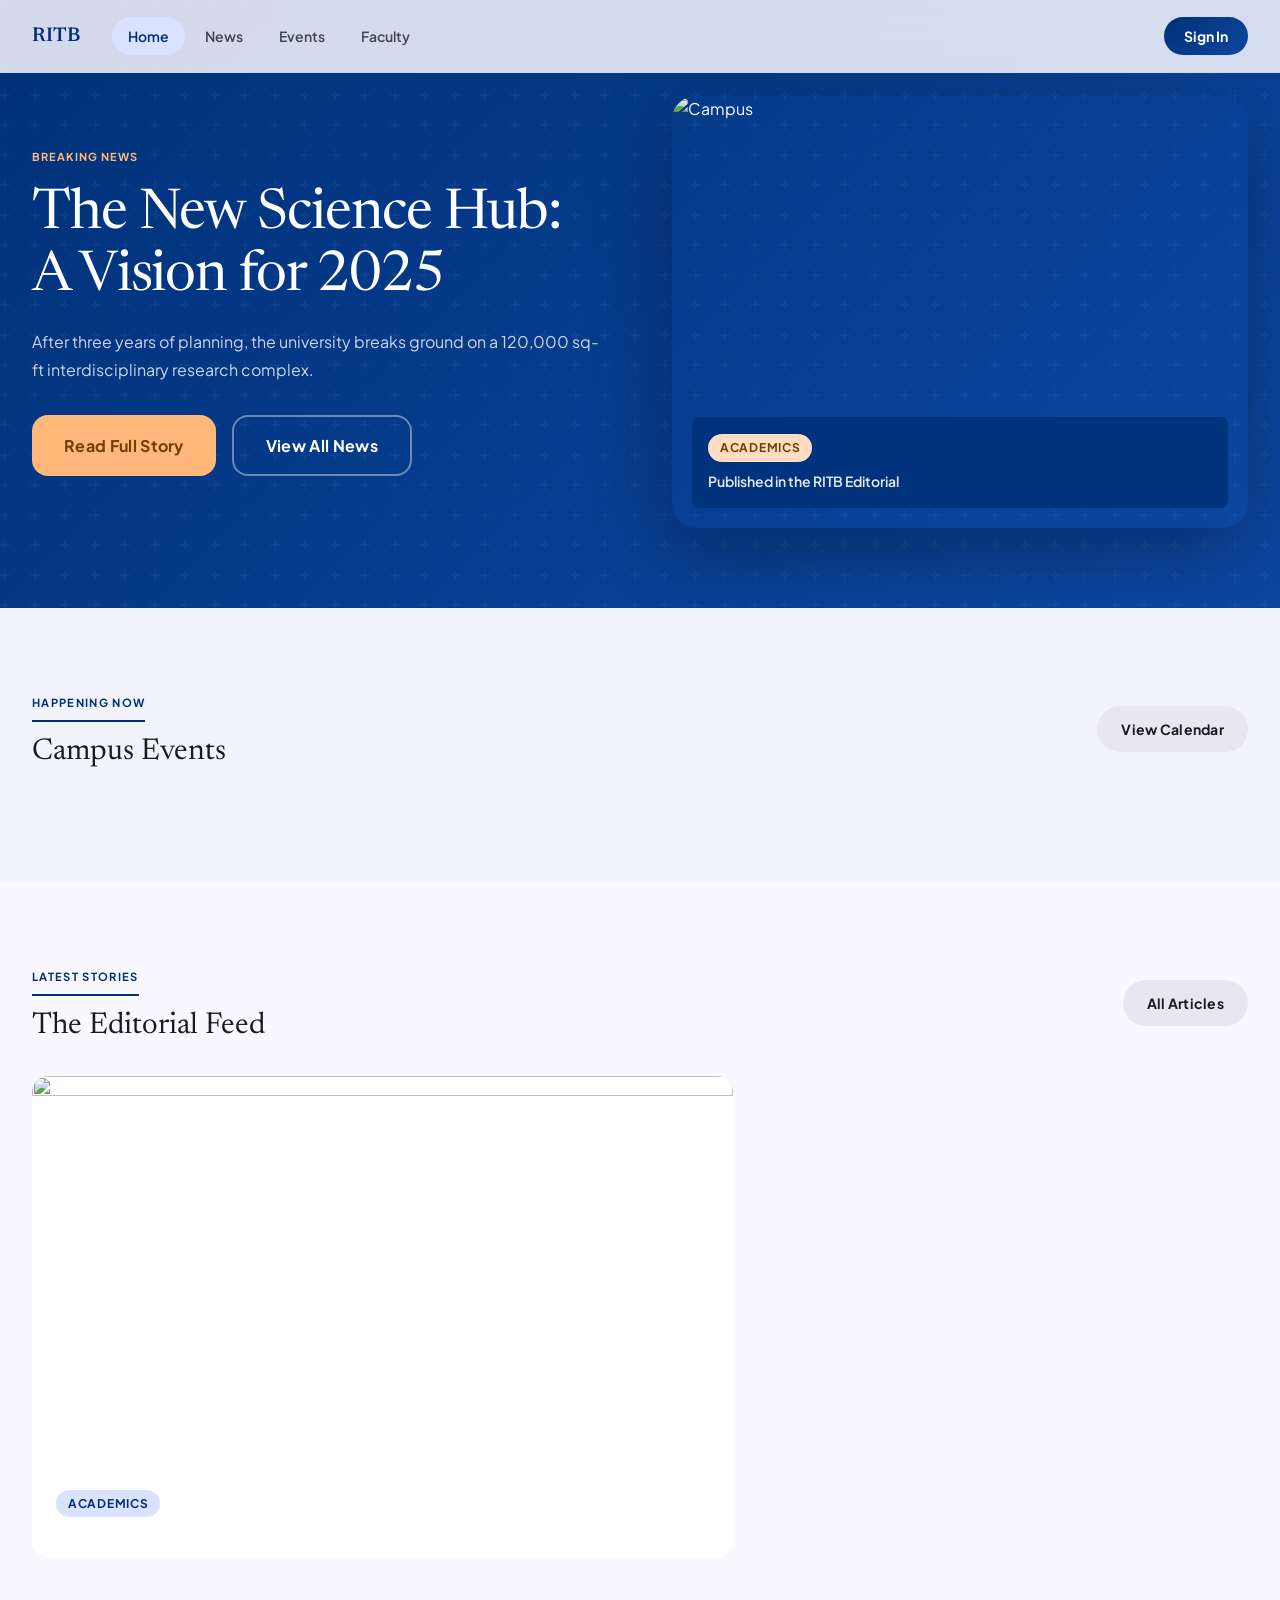
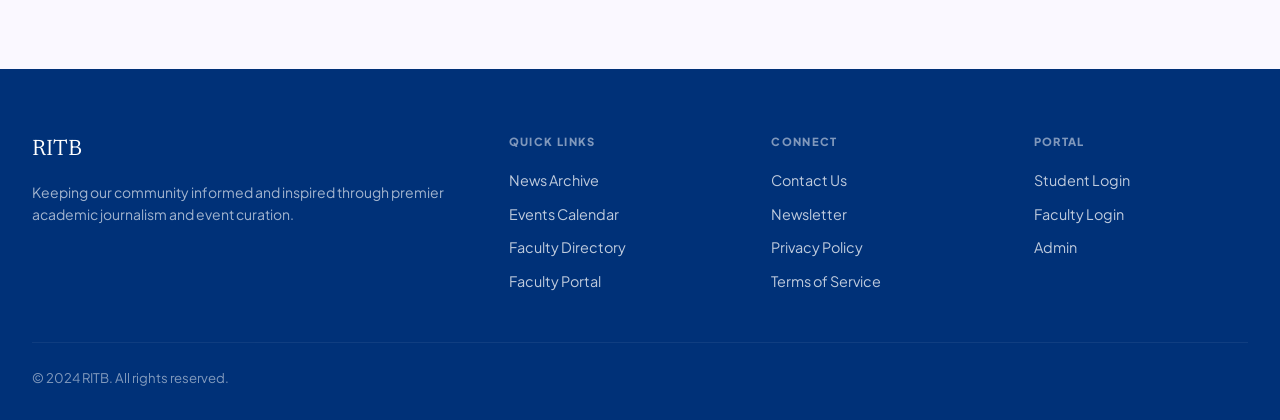
==== add-event.html @ b97b825c "Fix: Remove all duplicate route definitions that crashed Flask server" ====
<!DOCTYPE html>
<html lang="en">

<head>
  <meta charset="UTF-8">
  <meta name="viewport" content="width=device-width, initial-scale=1.0">
  <title>Add Event | RITB</title>
  <link rel="stylesheet" href="styles.css">
  <link rel="stylesheet"
    href="https://fonts.googleapis.com/css2?family=Material+Symbols+Rounded:opsz,wght,FILL,GRAD@20..48,100..700,0..1,-50..200">
</head>

<body>
  <div class="dashboard-layout">
    <aside class="sidebar">
      <div class="sidebar-logo"><a href="index.html">RITB</a></div>
      <div class="sidebar-label">Portal</div>
      <div style="display:flex;flex-direction:column;gap:0.25rem">
        <a href="teacher-dashboard.html" class="sidebar-link">
          <span class="material-symbols-rounded">dashboard</span> Dashboard
        </a>
        <a href="add-event.html" class="sidebar-link active">
          <span class="material-symbols-rounded">add_circle</span> New Event
        </a>
        <a href="events-calendar.html" class="sidebar-link">
          <span class="material-symbols-rounded">calendar_today</span> Calendar
        </a>
      </div>
    </aside>

    <main class="dashboard-main">
      <div class="container-narrow" style="margin:0;max-width:800px">
        <h1 class="display-sm font-display mb-2">Curate a New Campus Experience.</h1>
        <p class="text-muted mb-8">Fill in the details below to broadcast your upcoming event to the RITB community.</p>

        <form id="event-form" class="card" style="padding:2.5rem" onsubmit="submitEvent(event)">

          <h3 class="title-lg mb-4 text-primary">Event Identity</h3>
          <p class="text-sm text-muted mb-4">The headline and category define how students will discover your
            initiative.</p>

          <div class="form-group">
            <label class="form-label">Event Title *</label>
            <input type="text" id="title" class="form-input" placeholder="e.g. Annual Dean's Lecture: Future of AI"
              required>
          </div>
          <div class="form-group mb-8">
            <label class="form-label">Category *</label>
            <select id="category" class="form-select" required>
              <option value="Academic">Academic</option>
              <option value="Athletics">Athletics</option>
              <option value="Social">Social</option>
              <option value="Career">Career & Professional</option>
              <option value="Research">Research & Innovation</option>
              <option value="Arts">Arts & Culture</option>
              <option value="General">General Campus</option>
            </select>
          </div>

          <div class="divider mb-8"></div>

          <h3 class="title-lg mb-4 text-primary">Logistics</h3>
          <div class="grid-2 gap-4 mb-4">
            <div class="form-group">
              <label class="form-label">Date *</label>
              <input type="date" id="date" class="form-input" required>
            </div>
            <div class="form-group">
              <label class="form-label">Location *</label>
              <input type="text" id="location" class="form-input" placeholder="Forbes Auditorium" required>
            </div>
          </div>
          <div class="grid-2 gap-4 mb-8">
            <div class="form-group">
              <label class="form-label">Start Time *</label>
              <input type="time" id="time_start" class="form-input" required>
            </div>
            <div class="form-group">
              <label class="form-label">End Time</label>
              <input type="time" id="time_end" class="form-input">
            </div>
          </div>

          <div class="divider mb-8"></div>

          <h3 class="title-lg mb-4 text-primary">Narrative & Visual</h3>
          <div class="form-group mb-6">
            <label class="form-label">Description *</label>
            <textarea id="description" class="form-input"
              placeholder="Captivate your audience with a compelling description..." required></textarea>
          </div>

          <div class="form-group mb-8">
            <label class="form-label">Banner Image URL</label>
            <input type="url" id="image_url" class="form-input" placeholder="https://images.unsplash.com/...">
            <p class="form-hint">Provide an immersive, high-quality cover photo url. Recommended: 1600 x 900px</p>
          </div>

          <div class="flex items-center gap-4">
            <button type="submit" id="submit-btn" class="btn btn-primary btn-lg">Publish Event</button>
            <a href="teacher-dashboard.html" class="btn btn-secondary btn-lg">Cancel</a>
          </div>
          <div class="form-error hidden mt-3" id="form-error"></div>
        </form>

      </div>
    </main>
  </div>

  <script src="app.js"></script>
  <script>
    async function initForm() {
      await loadAuthState();
      if (!currentUser || currentUser.role !== 'teacher') {
        window.location.href = 'index.html';
      }
    }

    async function submitEvent(e) {
      e.preventDefault();
      const btn = document.getElementById('submit-btn');
      btn.textContent = 'Publishing...'; btn.disabled = true;

      const body = {
        title: document.getElementById('title').value,
        category: document.getElementById('category').value,
        event_date: document.getElementById('date').value,
        time_start: document.getElementById('time_start').value,
        time_end: document.getElementById('time_end').value,
        location: document.getElementById('location').value,
        description: document.getElementById('description').value,
        image_url: document.getElementById('image_url').value,
      };

      try {
        await apiFetch('/api/events', { method: 'POST', body: JSON.stringify(body) });
        showToast('Event published successfully!', 'success');
        document.getElementById('event-form').reset();
        setTimeout(() => window.location.href = 'teacher-dashboard.html', 1500);
      } catch (err) {
        document.getElementById('form-error').textContent = err.message;
        document.getElementById('form-error').classList.remove('hidden');
        btn.textContent = 'Publish Event'; btn.disabled = false;
      }
    }

    initForm();
  </script>
</body>

</html>
---- styles.css ----
/* ═══════════════════════════════════════════════════════
   RITB — Global Design System
   Academic Editorial Aesthetic
═══════════════════════════════════════════════════════ */

@import url('https://fonts.googleapis.com/css2?family=Newsreader:ital,wght@0,300;0,400;0,500;0,600;0,700;1,300;1,400;1,600&family=Plus+Jakarta+Sans:wght@300;400;500;600;700;800&display=swap');

/* ─── CSS Custom Properties ─── */
:root {
  --primary: #003178;
  --primary-container: #0d47a1;
  --primary-fixed: #d9e2ff;
  --on-primary: #ffffff;
  --secondary: #005faf;
  --secondary-container: #54a0fe;
  --tertiary: #532b00;
  --tertiary-container: #743e00;
  --tertiary-fixed: #ffdcc2;
  --tertiary-fixed-dim: #ffb77a;
  --on-tertiary: #ffffff;
  --surface: #faf8ff;
  --surface-bright: #faf8ff;
  --surface-container: #ededf5;
  --surface-container-high: #e8e7f0;
  --surface-container-highest: #e2e2ea;
  --surface-container-low: #f3f3fb;
  --surface-container-lowest: #ffffff;
  --surface-dim: #d9d9e1;
  --on-surface: #1a1b21;
  --on-surface-variant: #434652;
  --outline: #737783;
  --outline-variant: #c3c6d4;
  --error: #ba1a1a;
  --error-container: #ffdad6;

  --font-display: 'Newsreader', Georgia, serif;
  --font-body: 'Plus Jakarta Sans', system-ui, sans-serif;

  --radius-sm: 4px;
  --radius-md: 8px;
  --radius-lg: 16px;
  --radius-xl: 24px;
  --radius-full: 9999px;

  --shadow-soft: 0 8px 32px rgba(26, 27, 33, 0.06);
  --shadow-card: 0 4px 24px rgba(26, 27, 33, 0.08);
  --transition: 0.25s cubic-bezier(0.4, 0, 0.2, 1);
}

/* ─── Reset ─── */
*,
*::before,
*::after {
  box-sizing: border-box;
  margin: 0;
  padding: 0;
}

html {
  scroll-behavior: smooth;
  -webkit-text-size-adjust: 100%;
}

body {
  font-family: var(--font-body);
  background: var(--surface);
  color: var(--on-surface);
  line-height: 1.6;
  font-size: 16px;
}

img {
  display: block;
  max-width: 100%;
  height: auto;
}

a {
  color: inherit;
  text-decoration: none;
}

button {
  cursor: pointer;
  border: none;
  background: none;
  font-family: inherit;
}

input,
textarea,
select {
  font-family: inherit;
}

/* ─── Typography Scale ─── */
.display-lg {
  font-family: var(--font-display);
  font-size: clamp(2.5rem, 5vw, 3.5rem);
  line-height: 1.1;
  font-weight: 400;
  letter-spacing: -0.02em;
}

.display-md {
  font-family: var(--font-display);
  font-size: clamp(1.8rem, 3.5vw, 2.5rem);
  line-height: 1.15;
  font-weight: 400;
  letter-spacing: -0.015em;
}

.display-sm {
  font-family: var(--font-display);
  font-size: clamp(1.4rem, 2.5vw, 1.875rem);
  line-height: 1.2;
  font-weight: 400;
}

.headline-lg {
  font-family: var(--font-display);
  font-size: 1.5rem;
  line-height: 1.3;
  font-weight: 500;
}

.headline-md {
  font-family: var(--font-display);
  font-size: 1.25rem;
  line-height: 1.35;
  font-weight: 500;
}

.title-lg {
  font-family: var(--font-body);
  font-size: 1.125rem;
  line-height: 1.4;
  font-weight: 700;
}

.title-md {
  font-family: var(--font-body);
  font-size: 1rem;
  font-weight: 700;
}

.body-lg {
  font-size: 1rem;
  line-height: 1.7;
}

.body-md {
  font-size: 0.9375rem;
  line-height: 1.6;
}

.label-lg {
  font-size: 0.875rem;
  font-weight: 600;
  letter-spacing: 0.05em;
}

.label-md {
  font-size: 0.75rem;
  font-weight: 700;
  letter-spacing: 0.08em;
  text-transform: uppercase;
}

.label-sm {
  font-size: 0.6875rem;
  font-weight: 700;
  letter-spacing: 0.1em;
  text-transform: uppercase;
}

/* ─── Navigation ─── */
.nav {
  position: fixed;
  top: 0;
  left: 0;
  right: 0;
  z-index: 100;
  background: rgba(250, 248, 255, 0.85);
  backdrop-filter: blur(12px);
  -webkit-backdrop-filter: blur(12px);
  border-bottom: 1px solid rgba(195, 198, 212, 0.2);
}

.nav-inner {
  max-width: 1280px;
  margin: 0 auto;
  padding: 0 2rem;
  display: flex;
  align-items: center;
  gap: 2rem;
  height: 72px;
}

.nav-logo {
  font-family: var(--font-display);
  font-size: 1.25rem;
  font-weight: 600;
  color: var(--primary);
  white-space: nowrap;
}

.nav-links {
  display: flex;
  gap: 0.25rem;
  margin-right: auto;
}

.nav-menu-btn {
  display: none;
  background: transparent;
  border: none;
  color: var(--primary);
  font-size: 1.5rem;
  cursor: pointer;
  padding: 0.5rem;
}

.nav-links a {
  font-size: 0.875rem;
  font-weight: 600;
  color: var(--on-surface-variant);
  padding: 0.5rem 1rem;
  border-radius: var(--radius-full);
  transition: all var(--transition);
}

.nav-links a:hover,
.nav-links a.active {
  color: var(--primary);
  background: var(--primary-fixed);
}

.nav-actions {
  display: flex;
  gap: 0.75rem;
  align-items: center;
}

.btn-nav-login {
  font-size: 0.875rem;
  font-weight: 700;
  padding: 0.5rem 1.25rem;
  border-radius: var(--radius-full);
  background: linear-gradient(135deg, var(--primary), var(--primary-container));
  color: var(--on-primary);
  transition: all var(--transition);
  white-space: nowrap;
}

.btn-nav-login:hover {
  opacity: 0.9;
  transform: translateY(-1px);
  box-shadow: 0 4px 16px rgba(0, 49, 120, 0.3);
}

.user-chip {
  display: flex;
  align-items: center;
  gap: 0.5rem;
  font-size: 0.875rem;
  font-weight: 600;
  color: var(--primary);
  padding: 0.4rem 1rem;
  border-radius: var(--radius-full);
  background: var(--primary-fixed);
  cursor: pointer;
}

/* ─── Buttons ─── */
.btn {
  display: inline-flex;
  align-items: center;
  justify-content: center;
  gap: 0.5rem;
  font-family: var(--font-body);
  font-size: 0.875rem;
  font-weight: 700;
  padding: 0.75rem 1.5rem;
  border-radius: var(--radius-md);
  transition: all var(--transition);
  cursor: pointer;
  border: none;
  letter-spacing: 0.02em;
}

.btn-primary {
  background: linear-gradient(135deg, var(--primary), var(--primary-container));
  color: var(--on-primary);
}

.btn-primary:hover {
  opacity: 0.92;
  transform: translateY(-1px);
  box-shadow: 0 6px 20px rgba(0, 49, 120, 0.35);
}

.btn-secondary {
  background: var(--surface-container-high);
  color: var(--on-surface);
}

.btn-secondary:hover {
  background: var(--surface-dim);
}

.btn-outline {
  background: transparent;
  border: 2px solid var(--primary);
  color: var(--primary);
}

.btn-outline:hover {
  background: var(--primary-fixed);
}

.btn-danger {
  background: var(--error);
  color: #fff;
}

.btn-danger:hover {
  opacity: 0.9;
}

.btn-sm {
  padding: 0.4rem 0.875rem;
  font-size: 0.8125rem;
}

.btn-lg {
  padding: 1rem 2rem;
  font-size: 1rem;
  border-radius: var(--radius-lg);
}

.btn-full {
  width: 100%;
}

.btn-pill {
  border-radius: var(--radius-full);
}

/* ─── Cards ─── */
.card {
  background: var(--surface-container-lowest);
  border-radius: var(--radius-lg);
  overflow: hidden;
  transition: all var(--transition);
}

.card:hover {
  transform: translateY(-3px);
  box-shadow: var(--shadow-card);
}

.card-img {
  width: 100%;
  aspect-ratio: 16/9;
  object-fit: cover;
}

.card-body {
  padding: 1.25rem 1.5rem 1.5rem;
}

.card-meta {
  display: flex;
  align-items: center;
  gap: 0.75rem;
  margin-bottom: 0.75rem;
}

/* ─── Chips / Tags ─── */
.chip {
  display: inline-flex;
  align-items: center;
  padding: 0.25rem 0.75rem;
  border-radius: var(--radius-full);
  font-size: 0.75rem;
  font-weight: 700;
  letter-spacing: 0.06em;
  text-transform: uppercase;
}

.chip-primary {
  background: var(--primary-fixed);
  color: var(--primary);
}

.chip-tertiary {
  background: var(--tertiary-fixed);
  color: var(--tertiary-container);
}

.chip-secondary {
  background: rgba(84, 160, 254, 0.15);
  color: var(--secondary);
}

.chip-success {
  background: #e8f5e9;
  color: #2e7d32;
}

.chip-warning {
  background: #fff8e1;
  color: #e65100;
}

.chip-danger {
  background: var(--error-container);
  color: #93000a;
}

.chip-filter {
  background: var(--surface-container-high);
  color: var(--on-surface-variant);
  border: 1.5px solid transparent;
  cursor: pointer;
  transition: all var(--transition);
  padding: 0.4rem 1rem;
  font-size: 0.8125rem;
}

.chip-filter:hover,
.chip-filter.active {
  background: var(--primary-fixed);
  color: var(--primary);
  border-color: var(--primary);
}

/* ─── Form Elements ─── */
.form-group {
  margin-bottom: 1.25rem;
}

.form-label {
  display: block;
  margin-bottom: 0.4rem;
  font-size: 0.75rem;
  font-weight: 700;
  letter-spacing: 0.08em;
  text-transform: uppercase;
  color: var(--on-surface-variant);
}

.form-input {
  width: 100%;
  padding: 0.75rem 1rem;
  background: var(--surface-container-highest);
  border: none;
  outline: none;
  border-radius: var(--radius-sm);
  color: var(--on-surface);
  font-family: var(--font-body);
  font-size: 0.9375rem;
  transition: all var(--transition);
}

.form-input:focus {
  background: var(--surface-container-high);
  box-shadow: 0 0 0 2px var(--primary);
}

textarea.form-input {
  resize: vertical;
  min-height: 120px;
}

.form-select {
  width: 100%;
  padding: 0.75rem 1rem;
  background: var(--surface-container-highest);
  border: none;
  outline: none;
  border-radius: var(--radius-sm);
  color: var(--on-surface);
  font-family: var(--font-body);
  font-size: 0.9375rem;
  appearance: none;
  cursor: pointer;
  background-image: url("data:image/svg+xml,%3Csvg xmlns='http://www.w3.org/2000/svg' width='12' height='8' viewBox='0 0 12 8'%3E%3Cpath fill='%23434652' d='M1 1l5 5 5-5'/%3E%3C/svg%3E");
  background-repeat: no-repeat;
  background-position: right 1rem center;
  padding-right: 2.5rem;
}

.form-hint {
  font-size: 0.8125rem;
  color: var(--on-surface-variant);
  margin-top: 0.35rem;
}

.form-error {
  font-size: 0.8125rem;
  color: var(--error);
  margin-top: 0.35rem;
}

/* ─── Section Layout ─── */
.page-top {
  padding-top: 72px;
}

.section {
  padding: 5rem 0;
}

.section-sm {
  padding: 2.5rem 0;
}

.container {
  max-width: 1280px;
  margin: 0 auto;
  padding: 0 2rem;
}

.container-narrow {
  max-width: 860px;
  margin: 0 auto;
  padding: 0 2rem;
}

.section-header {
  margin-bottom: 3rem;
}

.section-tag {
  display: inline-block;
  margin-bottom: 0.75rem;
  font-size: 0.7rem;
  font-weight: 700;
  letter-spacing: 0.12em;
  text-transform: uppercase;
  color: var(--primary);
  padding-bottom: 0.5rem;
  border-bottom: 2px solid var(--primary);
}

/* ─── Grid Layouts ─── */
.grid-3 {
  display: grid;
  grid-template-columns: repeat(auto-fill, minmax(300px, 1fr));
  gap: 2rem;
}

.grid-4 {
  display: grid;
  grid-template-columns: repeat(auto-fill, minmax(240px, 1fr));
  gap: 1.5rem;
}

.grid-2 {
  display: grid;
  grid-template-columns: repeat(auto-fill, minmax(400px, 1fr));
  gap: 2rem;
}

/* ─── Hero Sections ─── */
.hero {
  background: linear-gradient(135deg, var(--primary) 0%, var(--primary-container) 100%);
  color: var(--on-primary);
  padding: 6rem 0 5rem;
  position: relative;
  overflow: hidden;
}

.hero::before {
  content: '';
  position: absolute;
  inset: 0;
  background: url("data:image/svg+xml,%3Csvg width='60' height='60' viewBox='0 0 60 60' xmlns='http://www.w3.org/2000/svg'%3E%3Cg fill='none' fill-rule='evenodd'%3E%3Cg fill='%23ffffff' fill-opacity='0.03'%3E%3Cpath d='M36 34v-4h-2v4h-4v2h4v4h2v-4h4v-2h-4zm0-30V0h-2v4h-4v2h4v4h2V6h4V4h-4zM6 34v-4H4v4H0v2h4v4h2v-4h4v-2H6zM6 4V0H4v4H0v2h4v4h2V6h4V4H6z'/%3E%3C/g%3E%3C/g%3E%3C/svg%3E");
}

/* ─── Tables ─── */
.table-wrap {
  overflow-x: auto;
  border-radius: var(--radius-lg);
}

table {
  width: 100%;
  border-collapse: collapse;
}

th {
  background: var(--surface-container);
  text-align: left;
  padding: 0.875rem 1.25rem;
  font-size: 0.75rem;
  font-weight: 700;
  letter-spacing: 0.08em;
  text-transform: uppercase;
  color: var(--on-surface-variant);
}

td {
  padding: 1rem 1.25rem;
  border-bottom: 1px solid var(--surface-container);
}

tr:last-child td {
  border-bottom: none;
}

tr:hover td {
  background: var(--surface-container-low);
}

/* ─── Modals ─── */
.modal-overlay {
  position: fixed;
  inset: 0;
  z-index: 200;
  background: rgba(26, 27, 33, 0.5);
  backdrop-filter: blur(4px);
  display: none;
  align-items: center;
  justify-content: center;
  padding: 1rem;
}

.modal-overlay.open {
  display: flex;
}

.modal {
  background: var(--surface-container-lowest);
  border-radius: var(--radius-xl);
  padding: 2rem;
  max-width: 480px;
  width: 100%;
  box-shadow: 0 24px 80px rgba(26, 27, 33, 0.2);
  animation: slideUp 0.3s ease;
}

@keyframes slideUp {
  from {
    opacity: 0;
    transform: translateY(24px);
  }

  to {
    opacity: 1;
    transform: translateY(0);
  }
}

/* ─── Alerts / Toasts ─── */
.toast {
  position: fixed;
  bottom: 2rem;
  right: 2rem;
  z-index: 300;
  padding: 1rem 1.5rem;
  border-radius: var(--radius-lg);
  background: var(--on-surface);
  color: var(--surface);
  font-weight: 600;
  font-size: 0.9rem;
  box-shadow: var(--shadow-card);
  animation: toastIn 0.3s ease;
  max-width: 360px;
}

.toast.success {
  background: #2e7d32;
}

.toast.error {
  background: var(--error);
}

@keyframes toastIn {
  from {
    opacity: 0;
    transform: translateY(16px);
  }

  to {
    opacity: 1;
    transform: translateY(0);
  }
}

/* ─── Loading Skeleton ─── */
.skeleton {
  background: linear-gradient(90deg, var(--surface-container-high) 25%, var(--surface-container) 50%, var(--surface-container-high) 75%);
  background-size: 200% 100%;
  animation: shimmer 1.5s infinite;
  border-radius: var(--radius-sm);
}

@keyframes shimmer {
  0% {
    background-position: 200% 0;
  }

  100% {
    background-position: -200% 0;
  }
}

/* ─── Sidebar Dashboard Layout ─── */
.dashboard-layout {
  display: flex;
  min-height: 100vh;
}

.sidebar {
  width: 260px;
  flex-shrink: 0;
  background: var(--surface-container-lowest);
  border-right: 1px solid var(--surface-container);
  padding: 1.5rem 1rem;
  position: sticky;
  top: 0;
  height: 100vh;
  overflow-y: auto;
}

.sidebar-logo {
  font-family: var(--font-display);
  font-size: 1.1rem;
  font-weight: 600;
  color: var(--primary);
  margin-bottom: 2rem;
  padding: 0 0.5rem;
}

.sidebar-label {
  font-size: 0.65rem;
  font-weight: 800;
  letter-spacing: 0.12em;
  text-transform: uppercase;
  color: var(--outline);
  padding: 0.5rem;
  margin-top: 1rem;
  margin-bottom: 0.25rem;
}

.sidebar-link {
  display: flex;
  align-items: center;
  gap: 0.75rem;
  padding: 0.75rem 1rem;
  border-radius: var(--radius-md);
  font-size: 0.9rem;
  font-weight: 600;
  color: var(--on-surface-variant);
  transition: all var(--transition);
}

.sidebar-link:hover {
  background: var(--surface-container-low);
  color: var(--on-surface);
}

.sidebar-link.active {
  background: var(--primary-fixed);
  color: var(--primary);
}

.sidebar-link .material-symbols-rounded {
  font-size: 1.25rem;
}

.dashboard-main {
  flex: 1;
  min-width: 0;
  padding: 2.5rem 3rem;
  background: var(--surface);
}

/* ─── Search Bar ─── */
.search-bar {
  display: flex;
  align-items: center;
  gap: 0.75rem;
  background: var(--surface-container-high);
  border-radius: var(--radius-full);
  padding: 0.6rem 1.25rem;
  max-width: 400px;
}

.search-bar input {
  border: none;
  background: transparent;
  outline: none;
  flex: 1;
  font-family: var(--font-body);
  font-size: 0.9375rem;
  color: var(--on-surface);
}

/* ─── Footer ─── */
.footer {
  background: var(--primary);
  color: rgba(255, 255, 255, 0.85);
  padding: 4rem 0 2rem;
}

.footer-grid {
  display: grid;
  grid-template-columns: 2fr 1fr 1fr 1fr;
  gap: 3rem;
  margin-bottom: 3rem;
}

.footer-logo {
  font-family: var(--font-display);
  font-size: 1.4rem;
  color: #fff;
  margin-bottom: 0.75rem;
}

.footer-desc {
  font-size: 0.875rem;
  opacity: 0.75;
  line-height: 1.6;
}

.footer-heading {
  font-size: 0.7rem;
  font-weight: 800;
  letter-spacing: 0.12em;
  text-transform: uppercase;
  color: rgba(255, 255, 255, 0.5);
  margin-bottom: 1rem;
}

.footer ul {
  list-style: none;
  display: flex;
  flex-direction: column;
  gap: 0.5rem;
}

.footer ul li a {
  font-size: 0.9rem;
  color: rgba(255, 255, 255, 0.75);
  transition: color var(--transition);
}

.footer ul li a:hover {
  color: #fff;
}

.footer-bottom {
  border-top: 1px solid rgba(255, 255, 255, 0.1);
  padding-top: 1.5rem;
  font-size: 0.825rem;
  opacity: 0.6;
}

/* ─── Upload Area ─── */
.upload-area {
  border: 2px dashed var(--outline-variant);
  border-radius: var(--radius-lg);
  padding: 2.5rem;
  text-align: center;
  cursor: pointer;
  transition: all var(--transition);
  background: var(--surface-container-low);
}

.upload-area:hover,
.upload-area.drag-over {
  border-color: var(--primary);
  background: var(--primary-fixed);
}

.upload-area .material-symbols-rounded {
  font-size: 2.5rem;
  color: var(--outline);
  margin-bottom: 0.75rem;
}

/* ─── Empty State ─── */
.empty-state {
  text-align: center;
  padding: 5rem 2rem;
  color: var(--on-surface-variant);
}

.empty-state .material-symbols-rounded {
  font-size: 3rem;
  margin-bottom: 1rem;
  opacity: 0.5;
}

/* ─── Divider ─── */
.divider {
  height: 1px;
  background: var(--surface-container);
  margin: 0;
}

/* ─── Utilities ─── */
.text-primary {
  color: var(--primary);
}

.text-secondary {
  color: var(--secondary);
}

.text-muted {
  color: var(--on-surface-variant);
}

.text-sm {
  font-size: 0.875rem;
}

.text-center {
  text-align: center;
}

.font-display {
  font-family: var(--font-display);
}

.mt-1 {
  margin-top: 0.25rem;
}

.mt-2 {
  margin-top: 0.5rem;
}

.mt-3 {
  margin-top: 0.75rem;
}

.mt-4 {
  margin-top: 1rem;
}

.mt-6 {
  margin-top: 1.5rem;
}

.mt-8 {
  margin-top: 2rem;
}

.mb-1 {
  margin-bottom: 0.25rem;
}

.mb-2 {
  margin-bottom: 0.5rem;
}

.mb-3 {
  margin-bottom: 0.75rem;
}

.mb-4 {
  margin-bottom: 1rem;
}

.mb-6 {
  margin-bottom: 1.5rem;
}

.mb-8 {
  margin-bottom: 2rem;
}

.gap-2 {
  gap: 0.5rem;
}

.gap-3 {
  gap: 0.75rem;
}

.gap-4 {
  gap: 1rem;
}

.flex {
  display: flex;
}

.items-center {
  align-items: center;
}

.justify-between {
  justify-content: space-between;
}

.flex-wrap {
  flex-wrap: wrap;
}

.hidden {
  display: none !important;
}

.w-full {
  width: 100%;
}

/* ─── Responsive ─── */
@media (max-width: 768px) {
  .nav-links {
    display: none;
    position: absolute;
    top: 72px;
    left: 0;
    right: 0;
    background: var(--surface-container-lowest);
    flex-direction: column;
    padding: 1rem;
    box-shadow: 0 4px 12px rgba(0,0,0,0.1);
    border-top: 1px solid var(--surface-container);
  }

  .nav-links.active {
    display: flex;
  }

  .nav-menu-btn {
    display: flex !important;
  }

  .footer-grid {
    grid-template-columns: 1fr 1fr;
    gap: 2rem;
  }

  .dashboard-layout {
    flex-direction: column;
  }

  .sidebar {
    width: 100%;
    height: auto;
    position: static;
  }

  .dashboard-main {
    padding: 1.5rem;
  }

  .grid-3,
  .grid-2 {
    grid-template-columns: 1fr;
  }

  .grid-4 {
    grid-template-columns: repeat(2, 1fr);
  }
}
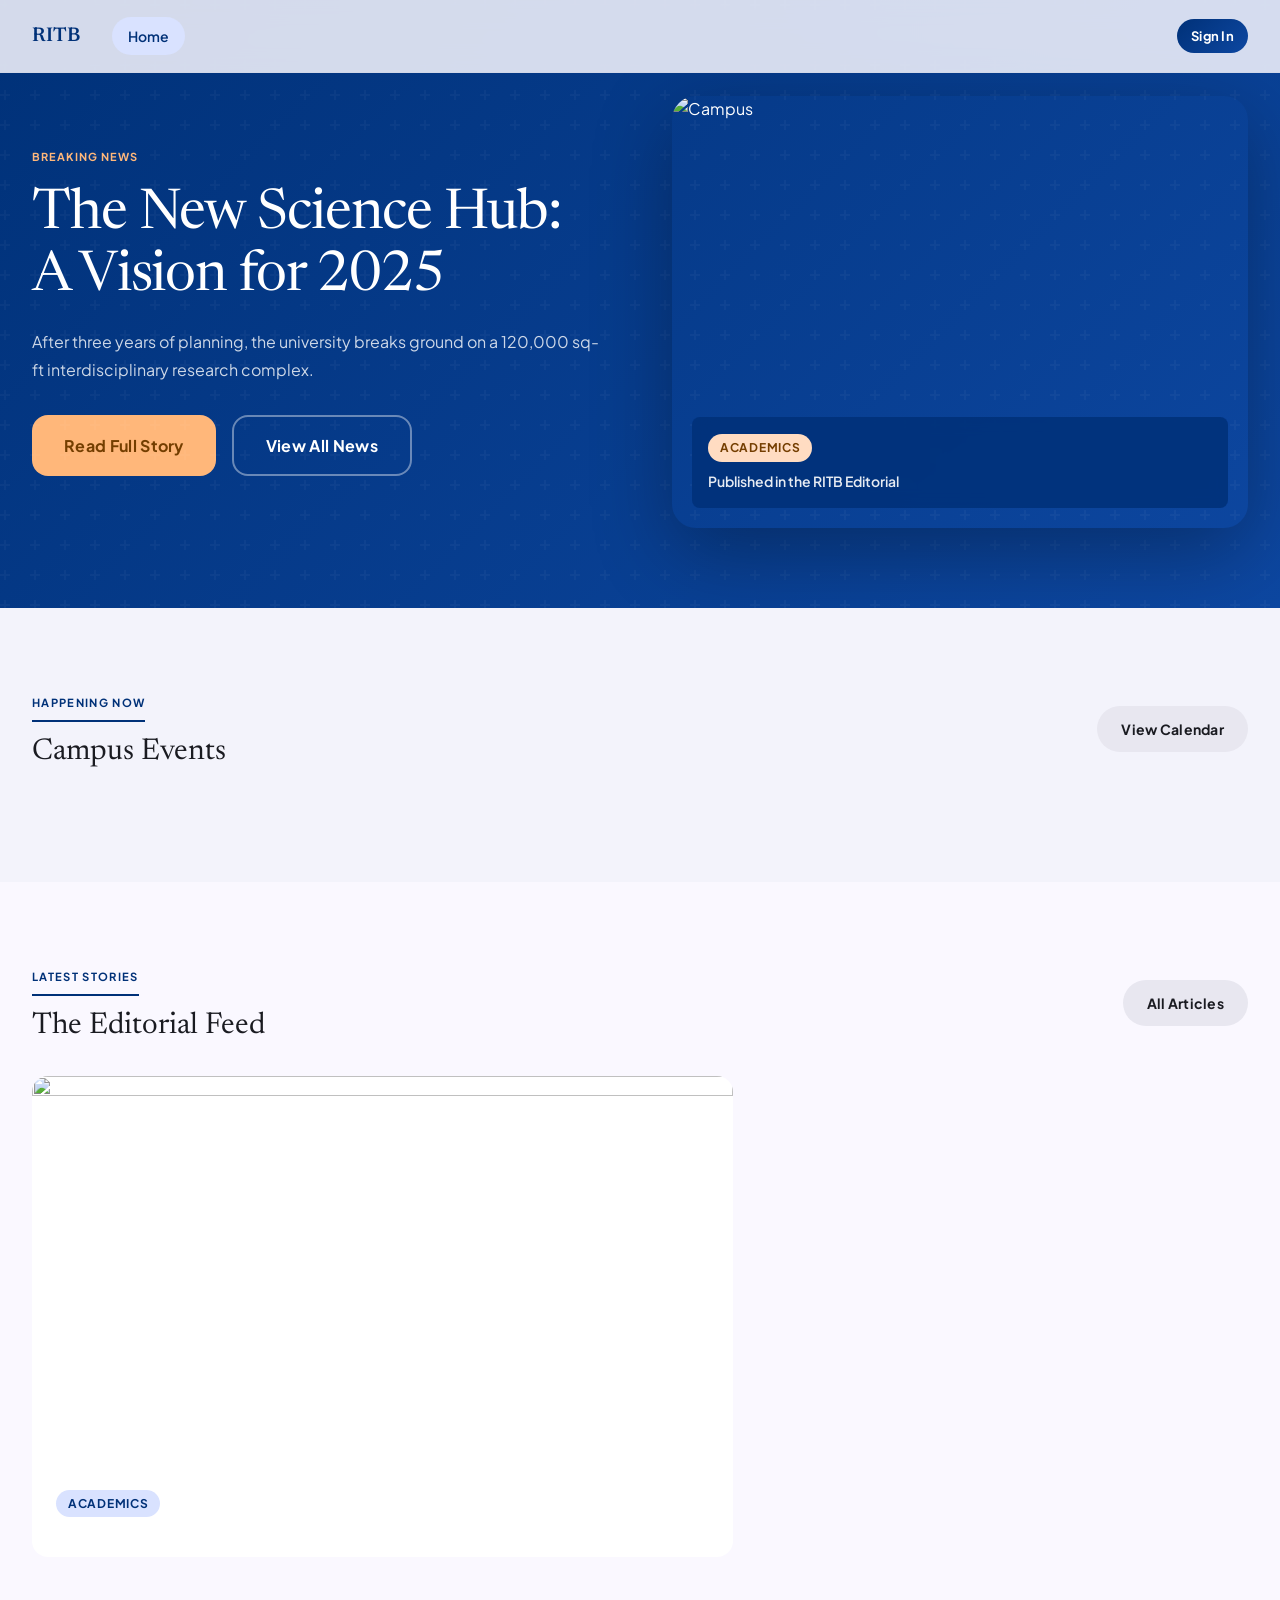
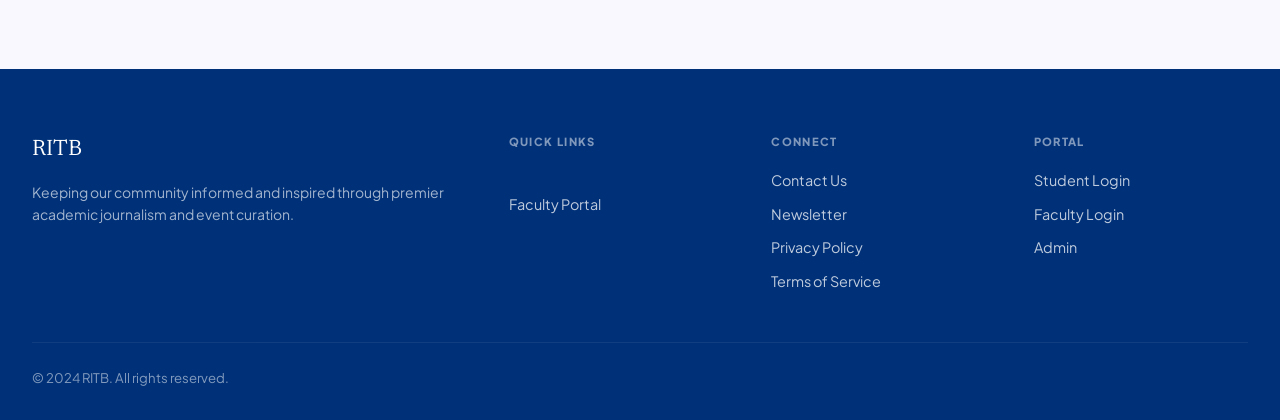
==== commit 229b5169: "feat: update web application features, styles, database and utility scripts" ====
--- a/add-event.html
+++ b/add-event.html
@@ -1,4 +1,4 @@
-<!DOCTYPE html>
+﻿<!DOCTYPE html>
 <html lang="en">
 
 <head>
--- a/styles.css
+++ b/styles.css
@@ -504,6 +504,25 @@
   margin-top: 0.35rem;
 }
 
+/* Generic input utility (alias) */
+.input {
+  width: 100%;
+  padding: 0.75rem 1rem;
+  background: var(--surface-container-highest);
+  border: 1px solid var(--outline-variant);
+  outline: none;
+  border-radius: var(--radius-md);
+  color: var(--on-surface);
+  font-family: var(--font-body);
+  font-size: 0.9375rem;
+  transition: all var(--transition);
+}
+
+.input:focus {
+  border-color: var(--primary);
+  box-shadow: 0 0 0 2px rgba(0, 49, 120, 0.2);
+}
+
 /* ─── Section Layout ─── */
 .page-top {
   padding-top: 72px;
@@ -709,6 +728,29 @@
   }
 }
 
+/* ─── Photo Mode Toggle Buttons (teacher-dashboard) ─── */
+.photo-toggle-btn {
+  padding: 0.35rem 0.85rem;
+  border: 1.5px solid var(--outline-variant);
+  border-radius: var(--radius-full);
+  background: var(--surface-container-lowest);
+  color: var(--on-surface-variant);
+  font-size: 0.8rem;
+  font-weight: 600;
+  cursor: pointer;
+  transition: all 0.18s ease;
+  white-space: nowrap;
+}
+.photo-toggle-btn:hover {
+  border-color: var(--primary);
+  color: var(--primary);
+}
+.photo-toggle-btn.active {
+  background: var(--primary);
+  border-color: var(--primary);
+  color: var(--on-primary);
+}
+
 /* ─── Sidebar Dashboard Layout ─── */
 .dashboard-layout {
   display: flex;
@@ -1014,7 +1056,42 @@
 }
 
 /* ─── Responsive ─── */
+
+/* Tablet */
+@media (max-width: 1024px) {
+  .container {
+    padding: 0 1.5rem;
+  }
+
+  .nav-inner {
+    padding: 0 1.5rem;
+  }
+
+  .footer-grid {
+    grid-template-columns: 1fr 1fr;
+    gap: 2rem;
+  }
+
+  /* Index hero 2-col → stack */
+  .hero-grid-2col {
+    grid-template-columns: 1fr !important;
+  }
+
+  /* Editorial feed 1.5/1 → stack */
+  .editorial-grid {
+    grid-template-columns: 1fr !important;
+  }
+
+  /* Events calendar 2/1 → stack */
+  .calendar-grid {
+    grid-template-columns: 1fr !important;
+  }
+}
+
+/* Mobile */
 @media (max-width: 768px) {
+
+  /* ── Navigation ── */
   .nav-links {
     display: none;
     position: absolute;
@@ -1026,21 +1103,142 @@
     padding: 1rem;
     box-shadow: 0 4px 12px rgba(0,0,0,0.1);
     border-top: 1px solid var(--surface-container);
+    z-index: 99;
   }
 
   .nav-links.active {
     display: flex;
   }
 
+  /* Light background dropdown: force nav links to use dark text */
+  .nav-links.active a {
+    color: var(--on-surface) !important;
+  }
+
+  /* Dark nav pages: dropdown stays dark so white link text stays readable */
+  .dark-nav .nav-links {
+    background: rgba(22, 22, 28, 0.98);
+    border-top-color: rgba(255,255,255,0.1);
+    box-shadow: 0 8px 24px rgba(0,0,0,0.4);
+  }
+  .dark-nav .nav-links.active a {
+    color: rgba(255,255,255,0.85) !important;
+  }
+  .dark-nav .nav-links.active a:hover {
+    color: #fff !important;
+    background: rgba(255,255,255,0.08);
+    border-radius: var(--radius-sm);
+  }
+  /* Dark nav: mobile-auth-link buttons match dark theme */
+  .dark-nav #mobile-auth-link {
+    border-top-color: rgba(255,255,255,0.1);
+  }
+
   .nav-menu-btn {
     display: flex !important;
   }
 
+  .nav-inner {
+    padding: 0 1rem;
+    gap: 0.5rem;
+  }
+
+  /* Hide Sign In button in nav bar on mobile — it appears in the dropdown instead */
+  .nav-actions {
+    display: none !important;
+  }
+
+  .btn-nav-login {
+    padding: 0.4rem 0.875rem;
+    font-size: 0.8rem;
+    display: block;
+    text-align: center;
+  }
+
+  /* Show sign-in inside the mobile nav dropdown */
+  .nav-links.active {
+    padding-bottom: 0.5rem;
+  }
+
+  /* ── Sections ── */
+  .section {
+    padding: 3rem 0;
+  }
+
+  .container,
+  .container-narrow {
+    padding: 0 1rem;
+  }
+
+  .hero {
+    padding: 4rem 0 3rem;
+  }
+
+  /* ── Inline grids in index.html hero ── */
+  /* ── Hero section: ensure no height clipping on mobile ── */
+  #hero-section {
+    height: auto !important;
+    min-height: unset !important;
+    overflow: visible !important;
+    padding-bottom: 3rem !important;
+  }
+  /* Hero 1fr 1fr grid → stack, hide image column */
+  #hero-section [style*="grid-template-columns:1fr 1fr"],
+  #hero-section [style*="grid-template-columns: 1fr 1fr"] {
+    grid-template-columns: 1fr !important;
+    gap: 1.5rem !important;
+  }
+  /* Hide the hero image div on mobile; text takes full width */
+  #hero-section > .container > div > div:last-child {
+    display: none !important;
+  }
+
+  [style*="grid-template-columns:1fr 1fr"],
+  [style*="grid-template-columns: 1fr 1fr"] {
+    grid-template-columns: 1fr !important;
+    gap: 2rem !important;
+  }
+
+  [style*="grid-template-columns:1.5fr 1fr"],
+  [style*="grid-template-columns: 1.5fr 1fr"] {
+    grid-template-columns: 1fr !important;
+    gap: 1.5rem !important;
+  }
+
+  [style*="grid-template-columns:2fr 1fr"],
+  [style*="grid-template-columns: 2fr 1fr"] {
+    grid-template-columns: 1fr !important;
+    gap: 1.5rem !important;
+  }
+
+  /* ── Grids ── */
+  .grid-3,
+  .grid-2 {
+    grid-template-columns: 1fr;
+  }
+
+  .grid-4 {
+    grid-template-columns: repeat(2, 1fr);
+  }
+
+  /* ── Cards ── */
+  .flex.justify-between.items-center {
+    flex-direction: column;
+    align-items: flex-start !important;
+    gap: 1rem;
+  }
+
+  /* ── Footer ── */
   .footer-grid {
-    grid-template-columns: 1fr 1fr;
-    gap: 2rem;
-  }
-
+    grid-template-columns: 1fr;
+    gap: 1.5rem;
+  }
+
+  .footer {
+    padding: 2.5rem 0 1.5rem;
+  }
+
+  /* ── Dashboard ── */
   .dashboard-layout {
     flex-direction: column;
   }
@@ -1049,18 +1247,262 @@
     width: 100%;
     height: auto;
     position: static;
+    padding: 1rem;
   }
 
   .dashboard-main {
-    padding: 1.5rem;
-  }
-
-  .grid-3,
-  .grid-2 {
+    padding: 1rem;
+  }
+
+  /* ── Buttons in hero ── */
+  [style*="display:flex;gap:1rem;flex-wrap:wrap"] {
+    flex-direction: column;
+  }
+
+  .btn-lg {
+    padding: 0.875rem 1.5rem;
+    font-size: 0.9375rem;
+    text-align: center;
+    width: 100%;
+    justify-content: center;
+  }
+
+  /* ── Secondary articles on home page (horizontal cards → vertical) ── */
+  #secondary-articles a {
+    flex-direction: column !important;
+  }
+  #secondary-articles a img {
+    width: 100% !important;
+    height: 160px !important;
+  }
+
+  /* ── Calendar ── */
+  .cal-grid {
+    font-size: 0.75rem;
+  }
+
+  .cal-day {
+    padding: 0.25rem;
+  }
+
+  .cal-date {
+    font-size: 0.75rem;
+    width: 1.5rem;
+    height: 1.5rem;
+    line-height: 1.5rem;
+  }
+
+  /* ── Events sidebar → below calendar ── */
+  [style*="grid-template-columns:2fr 1fr"] {
+    grid-template-columns: 1fr !important;
+  }
+
+  /* ── Events-calendar sidebar sticky → static ── */
+  .events-sidebar {
+    position: static !important;
+    top: auto !important;
+  }
+
+  /* ── Modal ── */
+  .modal {
+    padding: 1.5rem 1.25rem;
+    border-radius: var(--radius-lg);
+  }
+
+  /* ── Toast ── */
+  .toast {
+    left: 1rem;
+    right: 1rem;
+    bottom: 1rem;
+    max-width: none;
+  }
+
+  /* ── Tables ── */
+  .table-wrap {
+    overflow-x: auto;
+    -webkit-overflow-scrolling: touch;
+  }
+
+  /* ── Overflow safety ── */
+  body {
+    overflow-x: hidden;
+  }
+
+  img,
+  video,
+  iframe,
+  table {
+    max-width: 100%;
+  }
+
+  /* ── Fix hero card image overlay on mobile ── */
+  [style*="position:absolute;bottom:1.25rem"] {
+    position: static !important;
+    margin-top: 1rem;
+    border-radius: var(--radius-md);
+    padding: 1rem;
+    background: rgba(0,49,120,0.9) !important;
+  }
+}
+
+/* Extra small screens */
+@media (max-width: 480px) {
+  .display-lg {
+    font-size: 2rem;
+  }
+
+  .display-md {
+    font-size: 1.6rem;
+  }
+
+  .display-sm {
+    font-size: 1.3rem;
+  }
+
+  .grid-4 {
     grid-template-columns: 1fr;
   }
 
-  .grid-4 {
-    grid-template-columns: repeat(2, 1fr);
+  .nav-logo {
+    font-size: 1.1rem;
+  }
+
+  .section {
+    padding: 2rem 0;
+  }
+
+  .footer-grid {
+    grid-template-columns: 1fr;
+  }
+
+  .card-body {
+    padding: 1rem;
+  }
+}
+
+/* ─── Specific fix: repeat(N, 1fr) inline grids ─── */
+@media (max-width: 768px) {
+  /* Admin stats row: 5 columns → 2 columns */
+  [style*="grid-template-columns:repeat(5,1fr)"],
+  [style*="grid-template-columns: repeat(5, 1fr)"] {
+    grid-template-columns: repeat(2, 1fr) !important;
+  }
+
+  /* Teacher dashboard stats: 3 columns → 1 */
+  [style*="grid-template-columns:repeat(3,1fr)"],
+  [style*="grid-template-columns: repeat(3, 1fr)"] {
+    grid-template-columns: 1fr !important;
+  }
+
+  /* News archive featured article: side-by-side → stacked */
+  [style*="grid-template-columns:1.2fr 1fr"] {
+    grid-template-columns: 1fr !important;
+    gap: 0 !important;
+  }
+
+  /* Faculty profile 2fr/1fr layout */
+  [style*="grid-template-columns:2fr 1fr"] {
+    grid-template-columns: 1fr !important;
+    gap: 2rem !important;
+  }
+
+  /* Register forms side-by-side fields → stacked */
+  [style*="grid-template-columns:1fr 1fr"] {
+    grid-template-columns: 1fr !important;
+  }
+}
+
+@media (max-width: 480px) {
+  /* Admin stats row: 2 columns → 1 on tiny screens */
+  [style*="grid-template-columns:repeat(5,1fr)"],
+  [style*="grid-template-columns: repeat(5, 1fr)"] {
+    grid-template-columns: 1fr !important;
+  }
+}
+
+/* ─────────── GLOBAL MOBILE OVERFLOW PROTECTION ─────────── */
+@media (max-width: 900px) {
+  /* Ensure no element bleeds past the viewport */
+  * {
+    max-width: 100%;
+    box-sizing: border-box;
+  }
+
+  /* All text should wrap and not stretch containers */
+  p, h1, h2, h3, h4, h5, h6, span, a, td, th, li, div {
+    overflow-wrap: break-word;
+    word-wrap: break-word;
+    word-break: break-word;
+  }
+
+  /* ── Faculty directory cards ── */
+  .faculty-card {
+    flex-direction: column !important;
+    align-items: center !important;
+    text-align: center;
+  }
+  .faculty-card img {
+    margin-bottom: 1rem;
+  }
+
+  /* ── Event detail ── */
+  .event-layout {
+    grid-template-columns: 1fr !important;
+  }
+  .event-info-box {
+    position: static !important;
+    order: -1;
+    width: 100%;
+  }
+  #event-desc {
+    max-width: 100% !important;
+    overflow-wrap: break-word;
+    word-break: break-word;
+  }
+
+  /* ── Gallery thumbnail strip ── */
+  .gallery-thumbs {
+    overflow-x: auto !important;
+    -webkit-overflow-scrolling: touch;
+    flex-wrap: nowrap !important;
+  }
+  .gallery-main {
+    height: 220px !important;
+  }
+
+  /* ── Attendance table ── */
+  .table-wrap,
+  .att-table-card {
+    overflow-x: auto !important;
+    -webkit-overflow-scrolling: touch;
+  }
+
+  /* ── Nav auth buttons in mobile dropdown ── */
+  #mobile-auth-link a,
+  #mobile-auth-link button {
+    width: 100%;
+    justify-content: center;
+    border-radius: var(--radius-pill);
+  }
+
+  /* ── Hero grid: stack on mobile so text is fully readable ── */
+  .hero-grid-2col {
+    grid-template-columns: 1fr !important;
+    gap: 2rem !important;
+  }
+  .hero-grid-2col > div:last-child {
+    display: none; /* Hide hero image on mobile to keep it clean */
+  }
+
+  /* ── Teacher dashboard tabs ── */
+  .dash-tab-bar .container {
+    overflow-x: auto;
+    -webkit-overflow-scrolling: touch;
+    flex-wrap: nowrap;
+    padding-bottom: 0;
+  }
+  .dash-tab {
+    white-space: nowrap;
+    flex-shrink: 0;
   }
 }
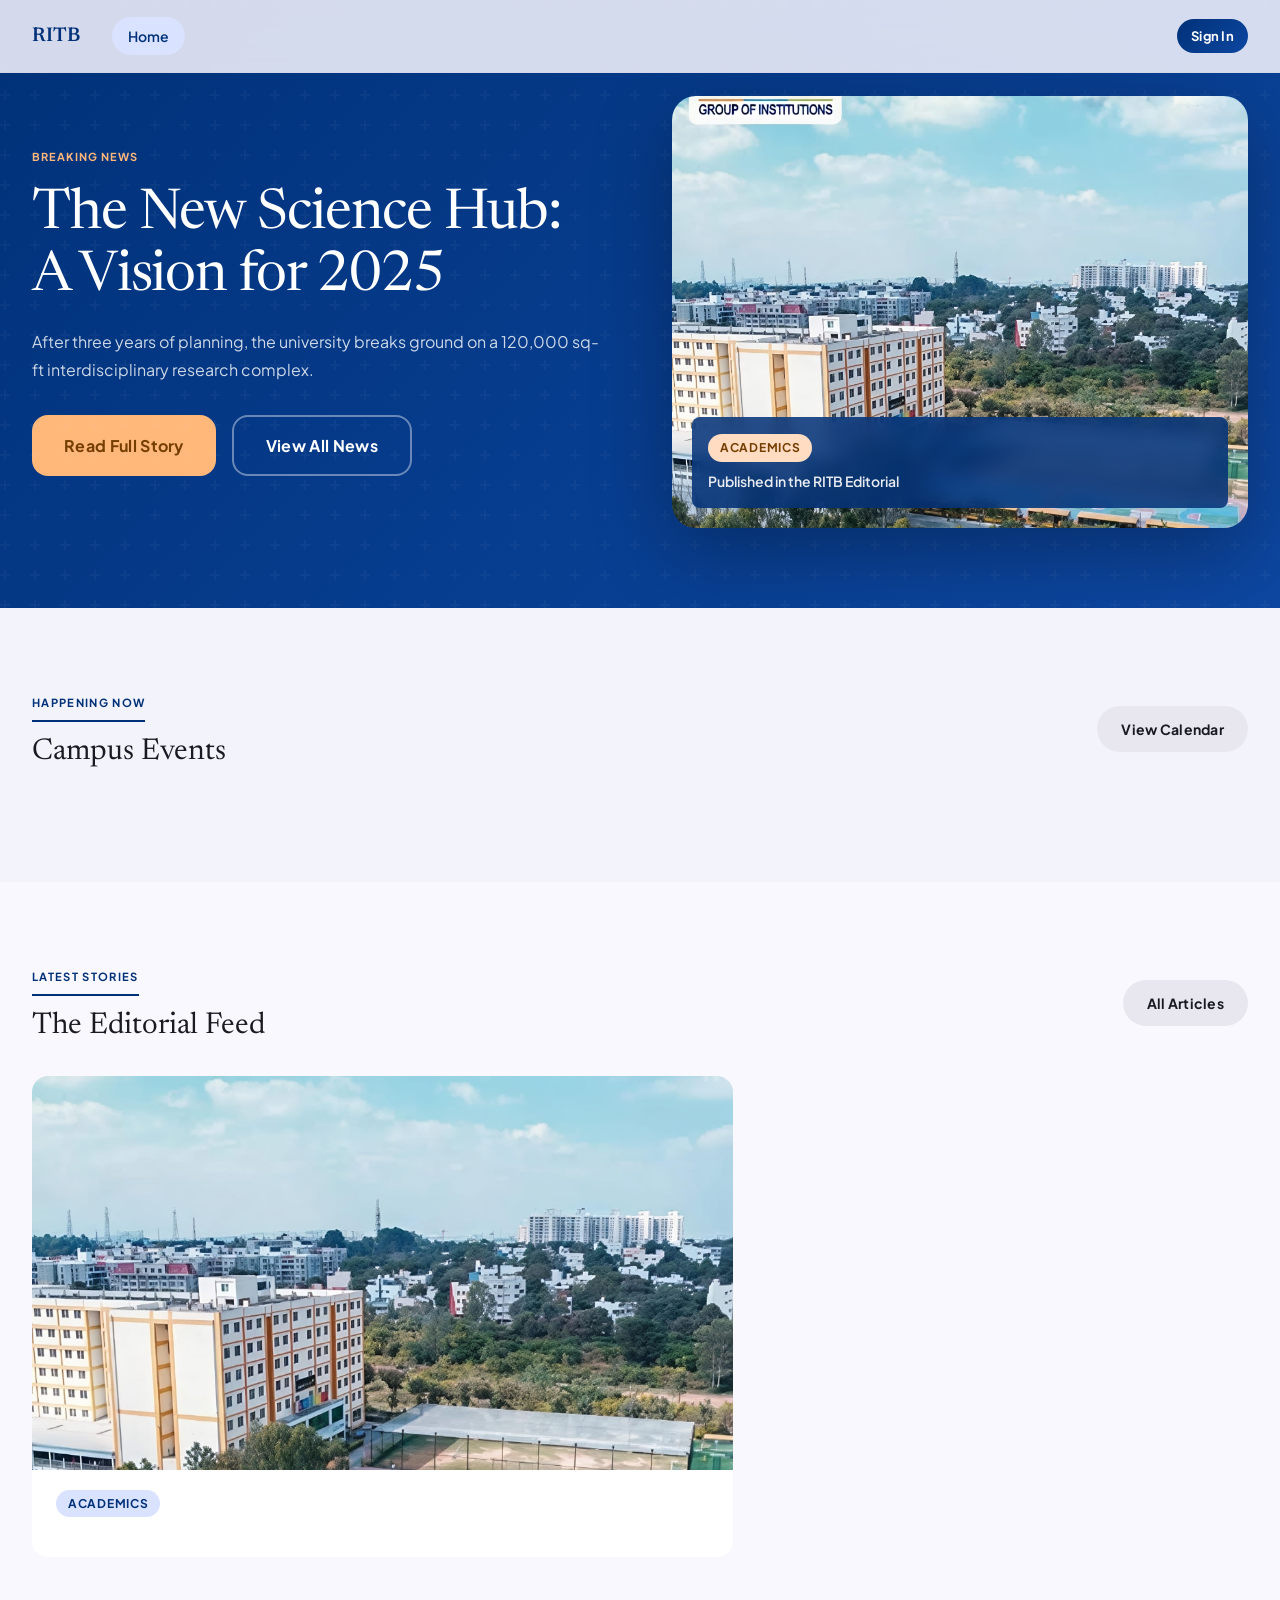
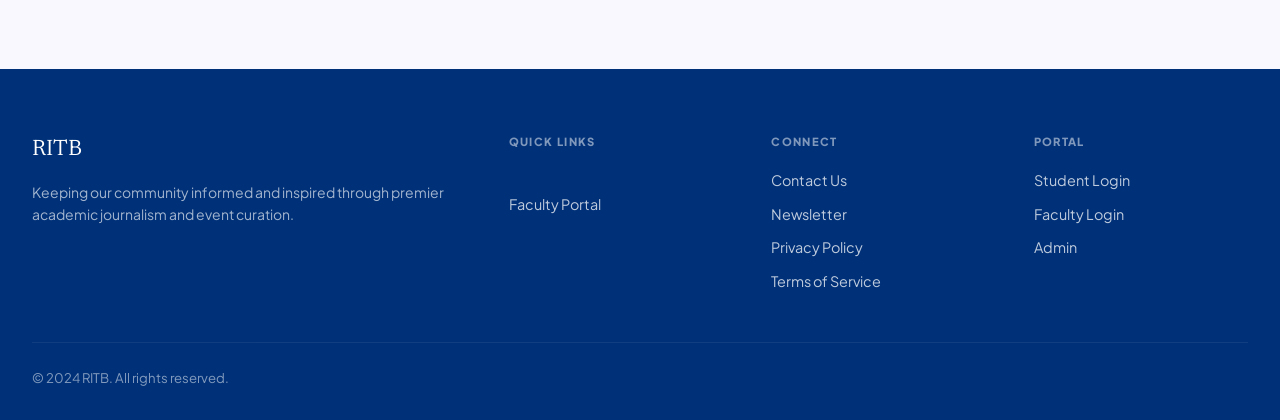
==== commit e31151b1: "fix: remove duplicate app.js script tags to prevent redeclaration errors" ====
--- a/add-event.html
+++ b/add-event.html
@@ -1,4 +1,4 @@
-﻿<!DOCTYPE html>
+<!DOCTYPE html>
 <html lang="en">
 
 <head>
@@ -8,6 +8,7 @@
   <link rel="stylesheet" href="styles.css">
   <link rel="stylesheet"
     href="https://fonts.googleapis.com/css2?family=Material+Symbols+Rounded:opsz,wght,FILL,GRAD@20..48,100..700,0..1,-50..200">
+    <script src="app.js"></script>
 </head>
 
 <body>
@@ -107,7 +108,7 @@
     </main>
   </div>
 
-  <script src="app.js"></script>
+  
   <script>
     async function initForm() {
       await loadAuthState();
